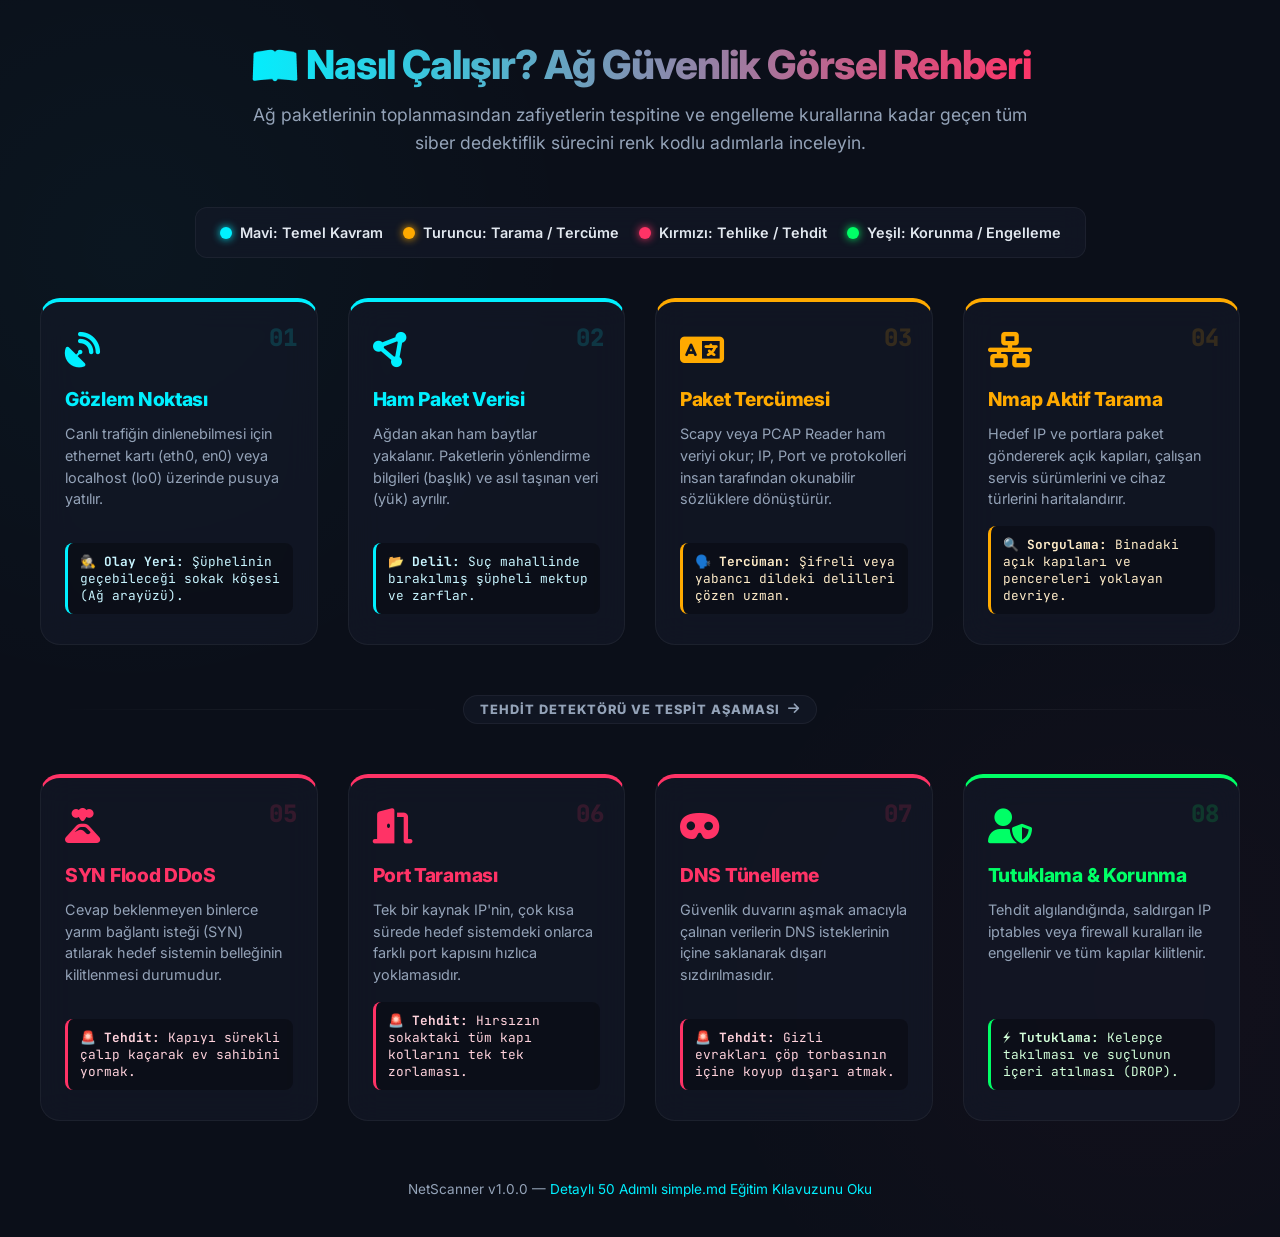
==== Docs/infographic.html @ 025365d3 "docs: add network security infographic and documentation files while updating UI components" ====
<!DOCTYPE html>
<html lang="tr">
<head>
    <meta charset="UTF-8">
    <meta name="viewport" content="width=device-width, initial-scale=1.0">
    <title>NetScanner | Görsel Ağ Güvenlik Rehberi</title>
    <!-- Google Fonts -->
    <link href="https://fonts.googleapis.com/css2?family=Inter:wght@300;400;600;800&family=JetBrains+Mono:wght@400;700&display=swap" rel="stylesheet">
    <!-- FontAwesome Icons -->
    <link rel="stylesheet" href="https://cdnjs.cloudflare.com/ajax/libs/font-awesome/6.4.0/css/all.min.css">
    <style>
        :root {
            --bg-color: #0b0f19;
            --panel-bg: rgba(20, 26, 40, 0.65);
            --border-color: rgba(255, 255, 255, 0.05);
            --text-color: #e2e8f0;
            --text-muted: #94a3b8;
            
            /* Renk Kodlaması */
            --color-concept: #00f0ff;    /* Mavi: Kavram */
            --color-scanner: #ffaa00;    /* Turuncu: Tarama / Tercüme */
            --color-danger: #ff3366;     /* Kırmızı: Tehlike / Zafiyet */
            --color-protect: #00ff66;    /* Yeşil: Korunma */
        }

        * {
            margin: 0;
            padding: 0;
            box-sizing: border-box;
        }

        body {
            font-family: 'Inter', sans-serif;
            background-color: var(--bg-color);
            color: var(--text-color);
            background-image: 
                radial-gradient(circle at 10% 20%, rgba(0, 240, 255, 0.03), transparent 30%),
                radial-gradient(circle at 90% 80%, rgba(255, 51, 102, 0.03), transparent 30%);
            min-height: 100vh;
            padding: 40px 20px;
            display: flex;
            flex-direction: column;
            align-items: center;
        }

        header {
            text-align: center;
            margin-bottom: 50px;
            max-width: 800px;
        }

        header h1 {
            font-size: 2.5rem;
            font-weight: 800;
            background: linear-gradient(to right, #00f0ff, #ff3366);
            -webkit-background-clip: text;
            -webkit-text-fill-color: transparent;
            margin-bottom: 12px;
            letter-spacing: -1px;
        }

        header p {
            color: var(--text-muted);
            font-size: 1.1rem;
            line-height: 1.6;
        }

        /* Renk Açıklama Kartı */
        .color-legend {
            display: flex;
            justify-content: center;
            gap: 20px;
            flex-wrap: wrap;
            margin-bottom: 40px;
            padding: 16px 24px;
            background: var(--panel-bg);
            backdrop-filter: blur(12px);
            border: 1px solid var(--border-color);
            border-radius: 12px;
        }

        .legend-item {
            display: flex;
            align-items: center;
            gap: 8px;
            font-size: 0.9rem;
            font-weight: 600;
        }

        .legend-color {
            width: 12px;
            height: 12px;
            border-radius: 50%;
        }

        .legend-concept { background-color: var(--color-concept); box-shadow: 0 0 8px var(--color-concept); }
        .legend-scanner { background-color: var(--color-scanner); box-shadow: 0 0 8px var(--color-scanner); }
        .legend-danger { background-color: var(--color-danger); box-shadow: 0 0 8px var(--color-danger); }
        .legend-protect { background-color: var(--color-protect); box-shadow: 0 0 8px var(--color-protect); }

        /* Infographic Grid */
        .info-grid {
            display: grid;
            grid-template-columns: repeat(4, 1fr);
            gap: 30px;
            max-width: 1200px;
            width: 100%;
            position: relative;
        }

        @media (max-width: 1024px) {
            .info-grid {
                grid-template-columns: repeat(2, 1fr);
            }
        }

        @media (max-width: 600px) {
            .info-grid {
                grid-template-columns: 1fr;
            }
        }

        /* Kart Stilleri */
        .card {
            background: var(--panel-bg);
            backdrop-filter: blur(16px);
            border: 1px solid var(--border-color);
            border-radius: 20px;
            padding: 30px 24px;
            position: relative;
            transition: all 0.4s cubic-bezier(0.175, 0.885, 0.32, 1.275);
            cursor: pointer;
            display: flex;
            flex-direction: column;
            overflow: hidden;
        }

        .card:hover {
            transform: translateY(-8px);
            box-shadow: 0 10px 30px rgba(0, 0, 0, 0.3);
        }

        /* Kart Numarası */
        .card-number {
            position: absolute;
            top: 20px;
            right: 20px;
            font-family: 'JetBrains Mono', monospace;
            font-size: 1.5rem;
            font-weight: 800;
            opacity: 0.15;
            transition: opacity 0.3s;
        }

        .card:hover .card-number {
            opacity: 0.6;
        }

        /* Kart İkonu */
        .card-icon {
            font-size: 2.2rem;
            margin-bottom: 20px;
            width: fit-content;
            transition: transform 0.3s ease;
        }

        .card:hover .card-icon {
            transform: scale(1.1) rotate(5deg);
        }

        /* Kart Başlığı */
        .card-title {
            font-size: 1.2rem;
            font-weight: 800;
            margin-bottom: 12px;
            letter-spacing: -0.3px;
        }

        /* Kart Açıklaması */
        .card-desc {
            font-size: 0.9rem;
            color: var(--text-muted);
            line-height: 1.5;
            margin-bottom: 16px;
            flex: 1;
        }

        /* Dedektif Analojisi Kutusu */
        .detective-box {
            background: rgba(0, 0, 0, 0.3);
            border-radius: 8px;
            padding: 10px 12px;
            font-size: 0.8rem;
            border-left: 3px solid transparent;
            font-family: 'JetBrains Mono', monospace;
        }

        /* Renk Kodlama Sınıfları */
        .card.concept {
            border-top: 4px solid var(--color-concept);
        }
        .card.concept .card-icon, .card.concept .card-title, .card.concept .card-number {
            color: var(--color-concept);
        }
        .card.concept:hover {
            box-shadow: 0 0 25px rgba(0, 240, 255, 0.15);
            border-color: rgba(0, 240, 255, 0.3);
        }
        .card.concept .detective-box {
            border-left-color: var(--color-concept);
            color: #c8f5ff;
        }

        .card.scanner {
            border-top: 4px solid var(--color-scanner);
        }
        .card.scanner .card-icon, .card.scanner .card-title, .card.scanner .card-number {
            color: var(--color-scanner);
        }
        .card.scanner:hover {
            box-shadow: 0 0 25px rgba(255, 170, 0, 0.15);
            border-color: rgba(255, 170, 0, 0.3);
        }
        .card.scanner .detective-box {
            border-left-color: var(--color-scanner);
            color: #ffecc8;
        }

        .card.danger {
            border-top: 4px solid var(--color-danger);
        }
        .card.danger .card-icon, .card.danger .card-title, .card.danger .card-number {
            color: var(--color-danger);
        }
        .card.danger:hover {
            box-shadow: 0 0 25px rgba(255, 51, 102, 0.15);
            border-color: rgba(255, 51, 102, 0.3);
        }
        .card.danger .detective-box {
            border-left-color: var(--color-danger);
            color: #ffd2dc;
        }

        .card.protect {
            border-top: 4px solid var(--color-protect);
        }
        .card.protect .card-icon, .card.protect .card-title, .card.protect .card-number {
            color: var(--color-protect);
        }
        .card.protect:hover {
            box-shadow: 0 0 25px rgba(0, 255, 102, 0.15);
            border-color: rgba(0, 255, 102, 0.3);
        }
        .card.protect .detective-box {
            border-left-color: var(--color-protect);
            color: #d2ffd9;
        }

        /* Yön Okları (Flow Arrows) */
        .flow-line {
            display: flex;
            align-items: center;
            justify-content: center;
            color: var(--text-muted);
            font-size: 1.5rem;
            grid-column: span 4;
            margin: 20px 0;
            position: relative;
        }

        .flow-line::before, .flow-line::after {
            content: '';
            flex: 1;
            height: 1px;
            background: linear-gradient(to right, transparent, var(--border-color), transparent);
            margin: 0 20px;
        }

        .flow-indicator {
            background: var(--panel-bg);
            border: 1px solid var(--border-color);
            padding: 6px 16px;
            border-radius: 20px;
            font-size: 0.8rem;
            font-weight: 800;
            color: var(--text-muted);
            letter-spacing: 1px;
            display: flex;
            align-items: center;
            gap: 8px;
        }

        .flow-indicator i {
            animation: bounceRight 1.5s infinite;
        }

        @keyframes bounceRight {
            0%, 100% { transform: translateX(0); }
            50% { transform: translateX(4px); }
        }

        footer {
            margin-top: 60px;
            text-align: center;
            color: var(--text-muted);
            font-size: 0.85rem;
        }

        footer a {
            color: var(--color-concept);
            text-decoration: none;
        }

        footer a:hover {
            text-decoration: underline;
        }
    </style>
</head>
<body>

    <header>
        <h1>📖 Nasıl Çalışır? Ağ Güvenlik Görsel Rehberi</h1>
        <p>Ağ paketlerinin toplanmasından zafiyetlerin tespitine ve engelleme kurallarına kadar geçen tüm siber dedektiflik sürecini renk kodlu adımlarla inceleyin.</p>
    </header>

    <div class="color-legend">
        <div class="legend-item"><div class="legend-color legend-concept"></div> Mavi: Temel Kavram</div>
        <div class="legend-item"><div class="legend-color legend-scanner"></div> Turuncu: Tarama / Tercüme</div>
        <div class="legend-item"><div class="legend-color legend-danger"></div> Kırmızı: Tehlike / Tehdit</div>
        <div class="legend-item"><div class="legend-color legend-protect"></div> Yeşil: Korunma / Engelleme</div>
    </div>

    <div class="info-grid">
        <!-- 1. Gözlem Noktası -->
        <div class="card concept">
            <span class="card-number">01</span>
            <i class="card-icon fa-solid fa-satellite-dish"></i>
            <h3 class="card-title">Gözlem Noktası</h3>
            <p class="card-desc">Canlı trafiğin dinlenebilmesi için ethernet kartı (eth0, en0) veya localhost (lo0) üzerinde pusuya yatılır.</p>
            <div class="detective-box">
                🕵️ <strong>Olay Yeri:</strong> Şüphelinin geçebileceği sokak köşesi (Ağ arayüzü).
            </div>
        </div>

        <!-- 2. Ham Veri -->
        <div class="card concept">
            <span class="card-number">02</span>
            <i class="card-icon fa-solid fa-circle-nodes"></i>
            <h3 class="card-title">Ham Paket Verisi</h3>
            <p class="card-desc">Ağdan akan ham baytlar yakalanır. Paketlerin yönlendirme bilgileri (başlık) ve asıl taşınan veri (yük) ayrılır.</p>
            <div class="detective-box">
                📂 <strong>Delil:</strong> Suç mahallinde bırakılmış şüpheli mektup ve zarflar.
            </div>
        </div>

        <!-- 3. Paket Çeviri -->
        <div class="card scanner">
            <span class="card-number">03</span>
            <i class="card-icon fa-solid fa-language"></i>
            <h3 class="card-title">Paket Tercümesi</h3>
            <p class="card-desc">Scapy veya PCAP Reader ham veriyi okur; IP, Port ve protokolleri insan tarafından okunabilir sözlüklere dönüştürür.</p>
            <div class="detective-box">
                🗣️ <strong>Tercüman:</strong> Şifreli veya yabancı dildeki delilleri çözen uzman.
            </div>
        </div>

        <!-- 4. Nmap Keşif -->
        <div class="card scanner">
            <span class="card-number">04</span>
            <i class="card-icon fa-solid fa-network-wired"></i>
            <h3 class="card-title">Nmap Aktif Tarama</h3>
            <p class="card-desc">Hedef IP ve portlara paket göndererek açık kapıları, çalışan servis sürümlerini ve cihaz türlerini haritalandırır.</p>
            <div class="detective-box">
                🔍 <strong>Sorgulama:</strong> Binadaki açık kapıları ve pencereleri yoklayan devriye.
            </div>
        </div>

        <!-- FLOW LINE BETWEEN PHASE 1 AND PHASE 2 -->
        <div class="flow-line">
            <div class="flow-indicator">
                TEHDİT DETEKTÖRÜ VE TESPİT AŞAMASI <i class="fa-solid fa-arrow-right"></i>
            </div>
        </div>

        <!-- 5. SYN Flood -->
        <div class="card danger">
            <span class="card-number">05</span>
            <i class="card-icon fa-solid fa-volcano"></i>
            <h3 class="card-title">SYN Flood DDoS</h3>
            <p class="card-desc">Cevap beklenmeyen binlerce yarım bağlantı isteği (SYN) atılarak hedef sistemin belleğinin kilitlenmesi durumudur.</p>
            <div class="detective-box">
                🚨 <strong>Tehdit:</strong> Kapıyı sürekli çalıp kaçarak ev sahibini yormak.
            </div>
        </div>

        <!-- 6. Port Scan -->
        <div class="card danger">
            <span class="card-number">06</span>
            <i class="card-icon fa-solid fa-door-open"></i>
            <h3 class="card-title">Port Taraması</h3>
            <p class="card-desc">Tek bir kaynak IP'nin, çok kısa sürede hedef sistemdeki onlarca farklı port kapısını hızlıca yoklamasıdır.</p>
            <div class="detective-box">
                🚨 <strong>Tehdit:</strong> Hırsızın sokaktaki tüm kapı kollarını tek tek zorlaması.
            </div>
        </div>

        <!-- 7. DNS Tunneling -->
        <div class="card danger">
            <span class="card-number">07</span>
            <i class="card-icon fa-solid fa-mask"></i>
            <h3 class="card-title">DNS Tünelleme</h3>
            <p class="card-desc">Güvenlik duvarını aşmak amacıyla çalınan verilerin DNS isteklerinin içine saklanarak dışarı sızdırılmasıdır.</p>
            <div class="detective-box">
                🚨 <strong>Tehdit:</strong> Gizli evrakları çöp torbasının içine koyup dışarı atmak.
            </div>
        </div>

        <!-- 8. Engelleme -->
        <div class="card protect">
            <span class="card-number">08</span>
            <i class="card-icon fa-solid fa-user-shield"></i>
            <h3 class="card-title">Tutuklama & Korunma</h3>
            <p class="card-desc">Tehdit algılandığında, saldırgan IP iptables veya firewall kuralları ile engellenir ve tüm kapılar kilitlenir.</p>
            <div class="detective-box">
                ⚡ <strong>Tutuklama:</strong> Kelepçe takılması ve suçlunun içeri atılması (DROP).
            </div>
        </div>
    </div>

    <footer>
        <p>NetScanner v1.0.0 — <a href="simple.md">Detaylı 50 Adımlı simple.md Eğitim Kılavuzunu Oku</a></p>
    </footer>

</body>
</html>
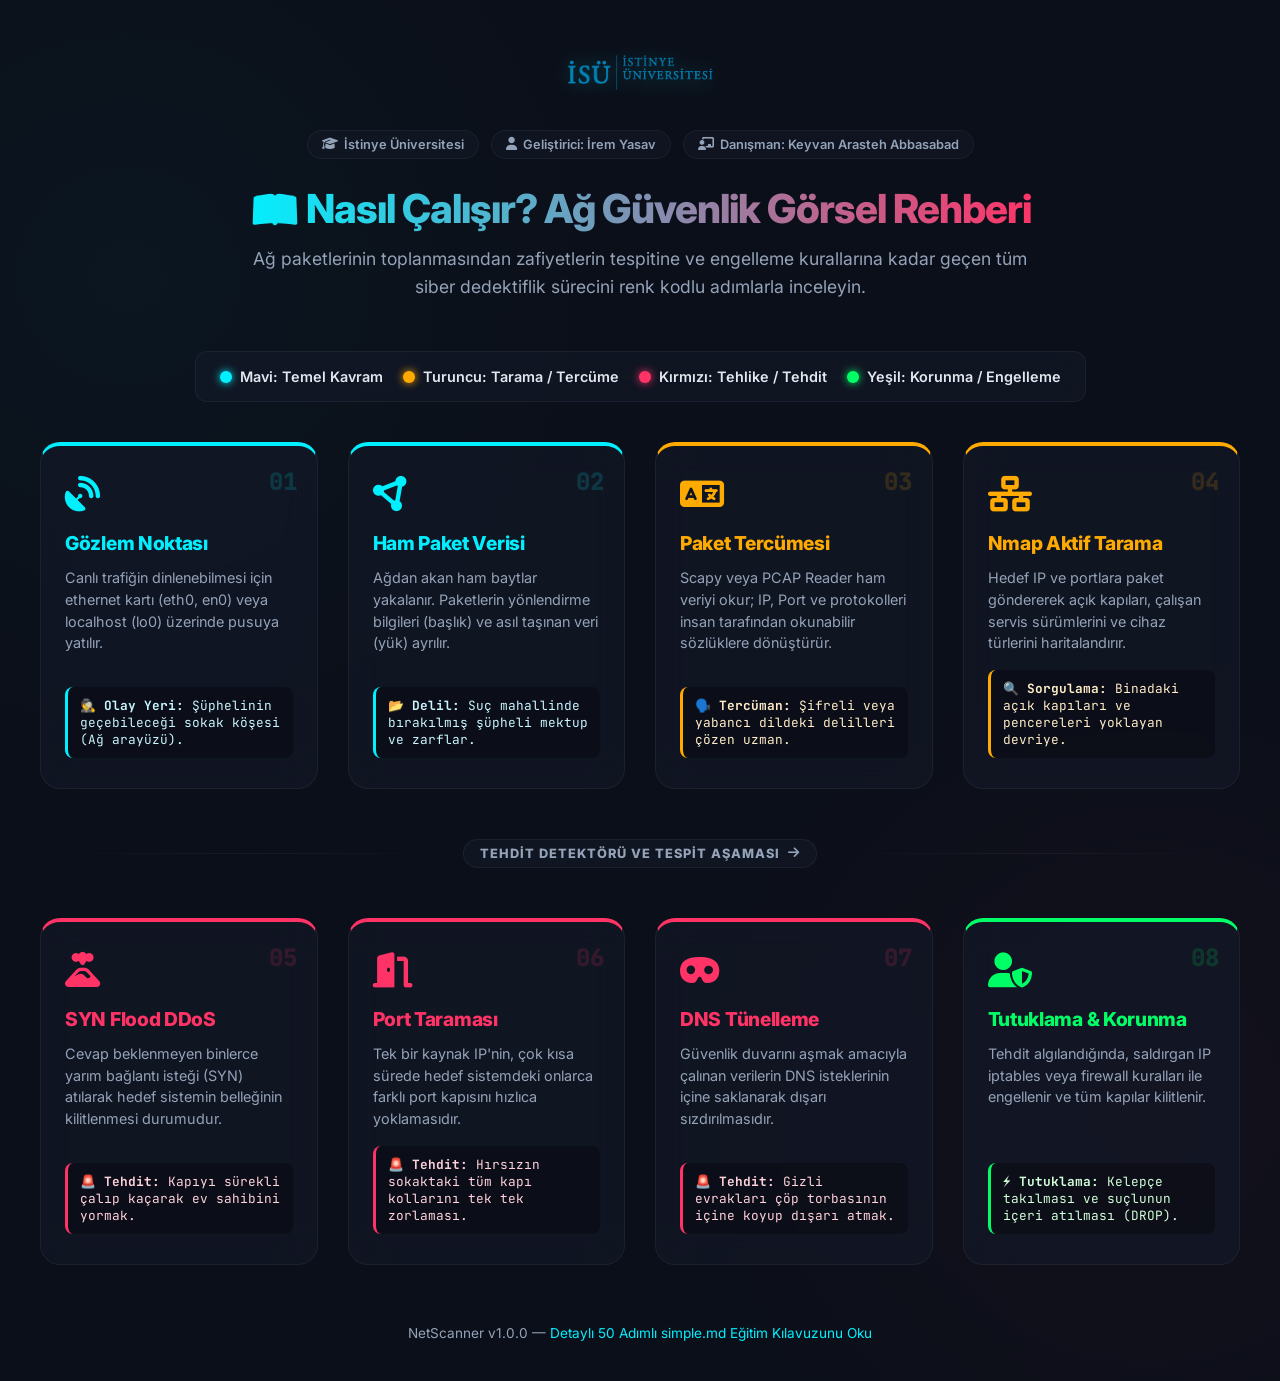
==== commit 176658a7: "feat: add academic branding and developer information to the dashboard and infographic pages" ====
--- a/Docs/infographic.html
+++ b/Docs/infographic.html
@@ -65,6 +65,48 @@
             line-height: 1.6;
         }
 
+        .uni-logo {
+            height: 65px;
+            filter: drop-shadow(0 0 10px rgba(0, 240, 255, 0.3));
+            transition: transform 0.4s cubic-bezier(0.175, 0.885, 0.32, 1.275), filter 0.3s ease;
+        }
+
+        .uni-logo:hover {
+            transform: scale(1.08) rotate(2deg);
+            filter: drop-shadow(0 0 15px rgba(0, 240, 255, 0.6));
+        }
+
+        .project-info {
+            display: flex;
+            justify-content: center;
+            gap: 12px;
+            flex-wrap: wrap;
+            margin-bottom: 25px;
+        }
+
+        .info-badge {
+            background: rgba(20, 26, 40, 0.5);
+            border: 1px solid rgba(255, 255, 255, 0.05);
+            padding: 6px 14px;
+            border-radius: 20px;
+            font-size: 0.8rem;
+            font-weight: 600;
+            color: var(--text-muted);
+            backdrop-filter: blur(8px);
+            transition: all 0.3s ease;
+            display: flex;
+            align-items: center;
+            gap: 6px;
+        }
+
+        .info-badge:hover {
+            border-color: var(--color-concept);
+            color: var(--text-color);
+            box-shadow: 0 0 12px rgba(0, 240, 255, 0.2);
+            transform: translateY(-2px);
+        }
+
+
         /* Renk Açıklama Kartı */
         .color-legend {
             display: flex;
@@ -319,6 +361,14 @@
 <body>
 
     <header>
+        <div style="margin-bottom: 25px; display: flex; justify-content: center; align-items: center;">
+            <img src="../ISU_LOGO_TR.png" alt="İstinye Üniversitesi Logo" class="uni-logo">
+        </div>
+        <div class="project-info">
+            <span class="info-badge"><i class="fa-solid fa-graduation-cap"></i> İstinye Üniversitesi</span>
+            <span class="info-badge"><i class="fa-solid fa-user"></i> Geliştirici: İrem Yasav</span>
+            <span class="info-badge"><i class="fa-solid fa-chalkboard-user"></i> Danışman: Keyvan Arasteh Abbasabad</span>
+        </div>
         <h1>📖 Nasıl Çalışır? Ağ Güvenlik Görsel Rehberi</h1>
         <p>Ağ paketlerinin toplanmasından zafiyetlerin tespitine ve engelleme kurallarına kadar geçen tüm siber dedektiflik sürecini renk kodlu adımlarla inceleyin.</p>
     </header>
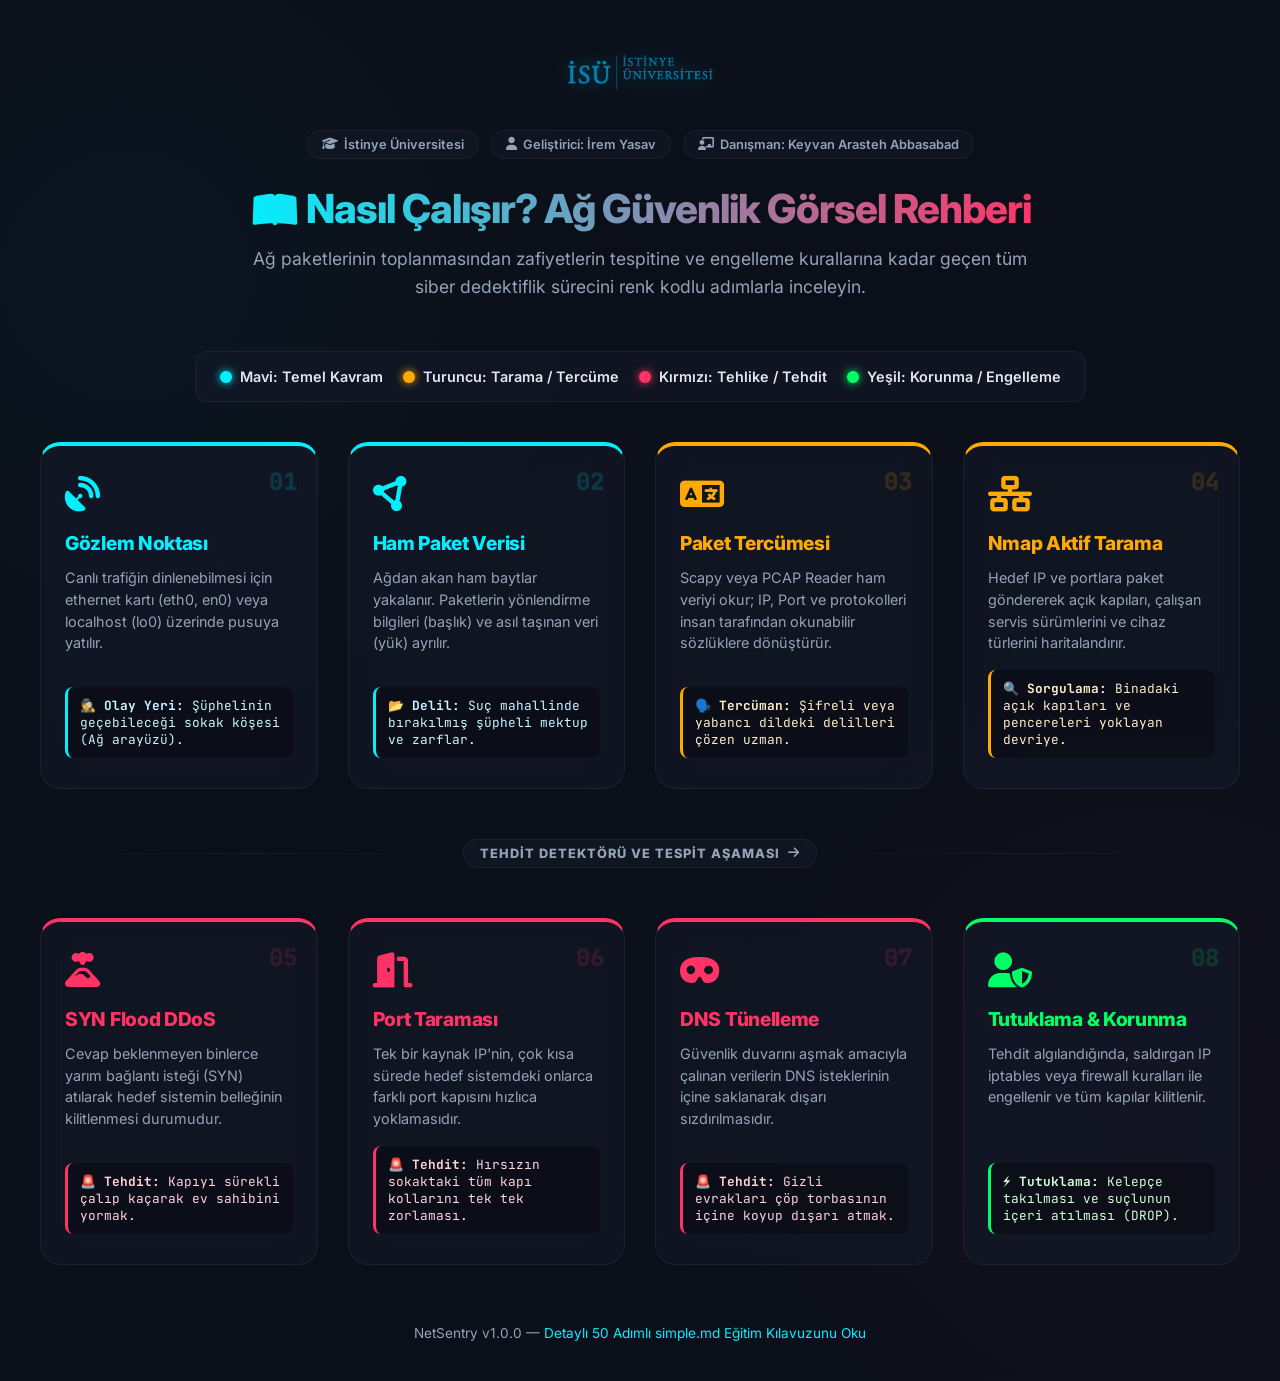
==== commit d20e114f: "refactor: rename project from NetScanner to NetSentry across templates, documentation, and backend c" ====
--- a/Docs/infographic.html
+++ b/Docs/infographic.html
@@ -3,9 +3,9 @@
 <head>
     <meta charset="UTF-8">
     <meta name="viewport" content="width=device-width, initial-scale=1.0">
-    <title>NetScanner | Görsel Ağ Güvenlik Rehberi</title>
+    <title>NetSentry | Görsel Ağ Güvenlik Rehberi</title>
     <!-- Google Fonts -->
-    <link href="https://fonts.googleapis.com/css2?family=Inter:wght@300;400;600;800&family=JetBrains+Mono:wght@400;700&display=swap" rel="stylesheet">
+    <link href="https://fonts.googleapis.com/css2?family=Inter:wght@300;400;600;800&amp;family=JetBrains+Mono:wght@400;700&amp;display=swap" rel="stylesheet">
     <!-- FontAwesome Icons -->
     <link rel="stylesheet" href="https://cdnjs.cloudflare.com/ajax/libs/font-awesome/6.4.0/css/all.min.css">
     <style>
@@ -154,11 +154,17 @@
             .info-grid {
                 grid-template-columns: repeat(2, 1fr);
             }
+            .flow-line {
+                grid-column: span 2;
+            }
         }
 
         @media (max-width: 600px) {
             .info-grid {
                 grid-template-columns: 1fr;
+            }
+            .flow-line {
+                grid-column: span 1;
             }
         }
 
@@ -478,7 +484,7 @@
     </div>
 
     <footer>
-        <p>NetScanner v1.0.0 — <a href="simple.md">Detaylı 50 Adımlı simple.md Eğitim Kılavuzunu Oku</a></p>
+        <p>NetSentry v1.0.0 — <a href="simple.md">Detaylı 50 Adımlı simple.md Eğitim Kılavuzunu Oku</a></p>
     </footer>
 
 </body>
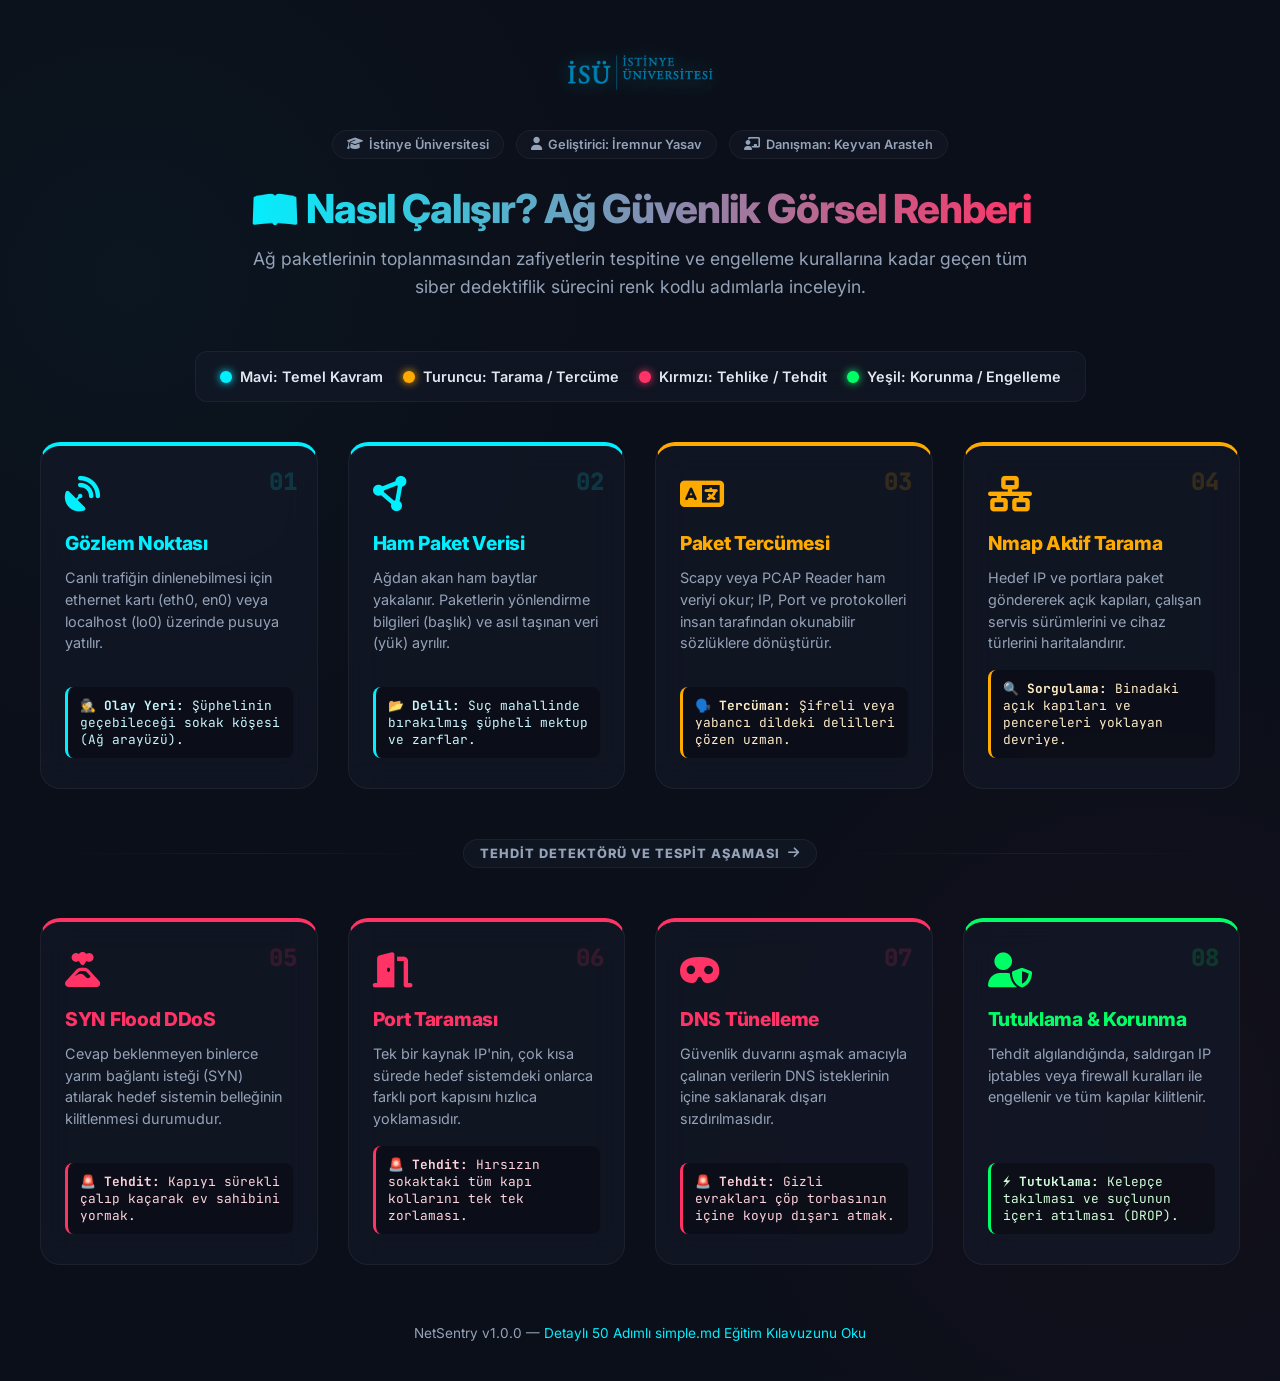
==== commit 07da614b: "chore: update developer and advisor names across documentation and project metadata, and add project" ====
--- a/Docs/infographic.html
+++ b/Docs/infographic.html
@@ -54,7 +54,9 @@
             font-weight: 800;
             background: linear-gradient(to right, #00f0ff, #ff3366);
             -webkit-background-clip: text;
+            background-clip: text;
             -webkit-text-fill-color: transparent;
+            color: transparent;
             margin-bottom: 12px;
             letter-spacing: -1px;
         }
@@ -372,8 +374,8 @@
         </div>
         <div class="project-info">
             <span class="info-badge"><i class="fa-solid fa-graduation-cap"></i> İstinye Üniversitesi</span>
-            <span class="info-badge"><i class="fa-solid fa-user"></i> Geliştirici: İrem Yasav</span>
-            <span class="info-badge"><i class="fa-solid fa-chalkboard-user"></i> Danışman: Keyvan Arasteh Abbasabad</span>
+            <span class="info-badge"><i class="fa-solid fa-user"></i> Geliştirici: İremnur Yasav</span>
+            <span class="info-badge"><i class="fa-solid fa-chalkboard-user"></i> Danışman: Keyvan Arasteh</span>
         </div>
         <h1>📖 Nasıl Çalışır? Ağ Güvenlik Görsel Rehberi</h1>
         <p>Ağ paketlerinin toplanmasından zafiyetlerin tespitine ve engelleme kurallarına kadar geçen tüm siber dedektiflik sürecini renk kodlu adımlarla inceleyin.</p>
